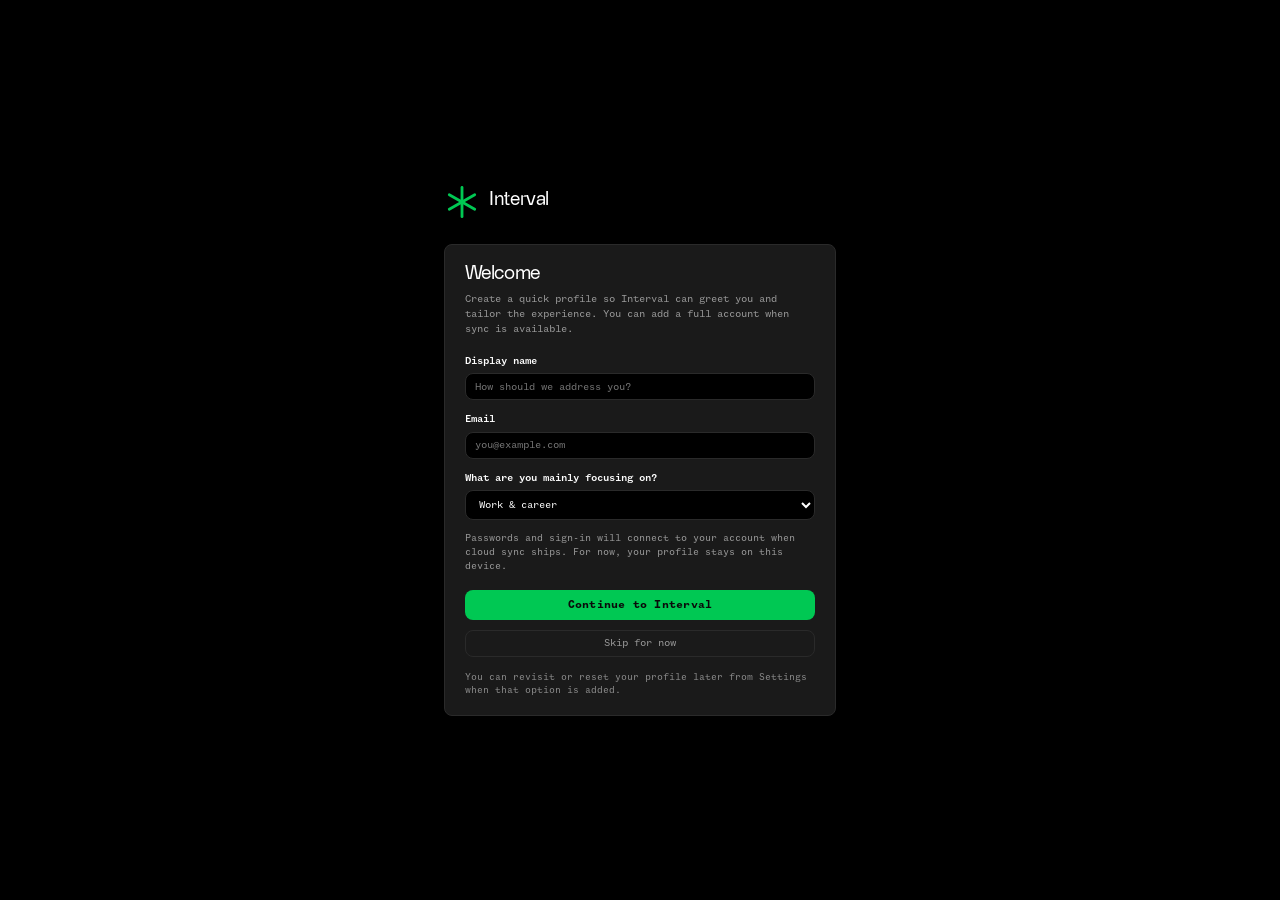
==== calendar.html @ 1fb1943a "Calendar Update" ====
<!DOCTYPE html>
<html lang="en" data-theme="dark">
  <head>
    <meta charset="utf-8" />
    <meta name="viewport" content="width=device-width, initial-scale=1" />
    <title>Interval — Calendar</title>
    <script src="js/onboarding-guard.js"></script>
    <script>
      (function () {
        try {
          if (localStorage.getItem("interval_theme") === "light") {
            document.documentElement.setAttribute("data-theme", "light");
          }
          var ts = localStorage.getItem("interval_text_scale");
          if (ts === "sm" || ts === "lg") {
            document.documentElement.setAttribute("data-text-scale", ts);
          }
          var motion = localStorage.getItem("interval_motion");
          var reduce = false;
          if (motion === "reduce") reduce = true;
          else if (motion === "full") reduce = false;
          else if (window.matchMedia("(prefers-reduced-motion: reduce)").matches) reduce = true;
          if (reduce) document.documentElement.setAttribute("data-reduced-motion", "reduce");
        } catch (e) {}
      })();
    </script>
    <link rel="stylesheet" href="css/live-session.css" />
    <link rel="stylesheet" href="css/calendar.css" />
  </head>
  <body>
    <div class="app">
      <aside class="sidebar" aria-label="Main navigation">
        <a class="sidebar__brand sidebar__brand--link" id="sidebar-brand-link" href="profile.html" aria-label="Profile">
          <svg class="sidebar__logo" viewBox="0 0 32 32" aria-hidden="true" fill="none">
            <line x1="16" y1="3" x2="16" y2="29" stroke="currentColor" stroke-width="2.5" stroke-linecap="round"/>
            <line x1="27.3" y1="9.5" x2="4.7" y2="22.5" stroke="currentColor" stroke-width="2.5" stroke-linecap="round"/>
            <line x1="4.7" y1="9.5" x2="27.3" y2="22.5" stroke="currentColor" stroke-width="2.5" stroke-linecap="round"/>
          </svg>
          <span class="sidebar__title">Interval</span>
        </a>
        <nav class="sidebar__nav">
          <a class="sidebar__link" href="index.html">
            <svg class="sidebar__icon" viewBox="0 0 24 24" fill="none" stroke="currentColor" stroke-width="2">
              <rect x="3" y="3" width="7" height="7" rx="1" />
              <rect x="14" y="3" width="7" height="7" rx="1" />
              <rect x="3" y="14" width="7" height="7" rx="1" />
              <rect x="14" y="14" width="7" height="7" rx="1" />
            </svg>
            Dashboard
          </a>
          <a class="sidebar__link" href="tracker.html">
            <svg class="sidebar__icon" viewBox="0 0 24 24" fill="none" stroke="currentColor" stroke-width="2">
              <circle cx="12" cy="12" r="3" />
              <path d="M12 2v2M12 20v2M2 12h2M20 12h2" />
            </svg>
            Tracker
          </a>
          <a class="sidebar__link sidebar__link--active" href="calendar.html" aria-current="page">
            <svg class="sidebar__icon" viewBox="0 0 24 24" fill="none" stroke="currentColor" stroke-width="2">
              <rect x="3" y="5" width="18" height="16" rx="2" />
              <path d="M8 3v4M16 3v4" />
            </svg>
            Calendar
          </a>
          <a class="sidebar__link" href="guide.html">
            <svg class="sidebar__icon" viewBox="0 0 24 24" fill="none" stroke="currentColor" stroke-width="2">
              <rect x="4" y="4" width="16" height="16" rx="2" />
              <path d="M8 10h8M8 14h5" />
            </svg>
            Guide
          </a>
        </nav>
        <div class="sidebar__footer">
          <div class="sidebar__settings">
            <button
              type="button"
              class="sidebar__link sidebar__settings-trigger"
              id="sidebar-settings-toggle"
              aria-expanded="false"
              aria-controls="sidebar-settings-panel"
            >
              <svg class="sidebar__icon" viewBox="0 0 24 24" fill="none" stroke="currentColor" stroke-width="2">
                <circle cx="12" cy="12" r="3" />
                <path d="M12 2v2M12 20v2M4.2 4.2l1.4 1.4M18.4 18.4l1.4 1.4M2 12h2M20 12h2M4.2 19.8l1.4-1.4M18.4 5.6l1.4-1.4" />
              </svg>
              Settings
            </button>
            <div id="sidebar-settings-panel" class="sidebar__settings-panel" hidden>
              <div class="settings-field">
                <span class="settings-field__label">Appearance</span>
                <div class="theme-switch-row">
                  <span class="theme-switch-row__text" id="theme-mode-label">Dark mode</span>
                  <button
                    type="button"
                    class="theme-switch"
                    id="theme-switch"
                    role="switch"
                    aria-checked="true"
                    aria-labelledby="theme-mode-label"
                  >
                    <span class="theme-switch__knob"></span>
                  </button>
                </div>
              </div>
              <div class="settings-field">
                <label class="settings-field__label" for="setting-text-scale">Text size</label>
                <select class="settings-select" id="setting-text-scale" aria-label="Text size">
                  <option value="sm">Small</option>
                  <option value="md">Default</option>
                  <option value="lg">Large</option>
                </select>
              </div>
              <div class="settings-field">
                <label class="settings-field__label" for="setting-clock">Time</label>
                <select class="settings-select" id="setting-clock" aria-label="Time format">
                  <option value="12">12-hour</option>
                  <option value="24">24-hour</option>
                </select>
              </div>
              <div class="settings-field">
                <label class="settings-field__label" for="setting-week-start">Week starts</label>
                <select class="settings-select" id="setting-week-start" aria-label="First day of week">
                  <option value="monday">Monday</option>
                  <option value="sunday">Sunday</option>
                </select>
              </div>
              <div class="settings-field">
                <label class="settings-field__label" for="setting-motion">Motion</label>
                <select class="settings-select" id="setting-motion" aria-label="Animation preference">
                  <option value="system">Match system</option>
                  <option value="reduce">Reduce motion</option>
                  <option value="full">Full motion</option>
                </select>
              </div>
              <div class="settings-field">
                <span class="settings-field__label">Data</span>
                <button type="button" class="settings-btn" id="setting-export-sessions">
                  Download session backup
                </button>
              </div>
            </div>
          </div>
          <a class="sidebar__link" href="guide.html">
            <svg class="sidebar__icon" viewBox="0 0 24 24" fill="none" stroke="currentColor" stroke-width="2">
              <circle cx="12" cy="12" r="10" />
              <path d="M12 16v-4M12 8h.01" />
            </svg>
            Help Center
          </a>
        </div>
      </aside>

      <div class="main">
        <header class="main__header">
          <h1 class="main__title">Calendar</h1>
          <div class="main__header-spacer"></div>
          <div class="header-meta">
            <span class="pill" id="today-date-pill">Today</span>
          </div>
        </header>

        <div class="cal-grid">

          <!-- Summary Bar -->
          <section class="card cell-cal-summary" aria-labelledby="cal-summary-heading">
            <h2 class="card__title" id="cal-summary-heading">Summary</h2>
            <div class="cal-summary-stats" id="cal-summary-stats">
              <!-- populated by JS -->
            </div>
          </section>

          <!-- Timeline Filter -->
          <section class="card cell-cal-filter" aria-labelledby="cal-filter-heading">
            <h2 class="card__title" id="cal-filter-heading">View</h2>
            <div class="cal-filter-group" role="group" aria-label="Calendar view">
              <button class="cal-filter-btn cal-filter-btn--active" data-view="month">Month</button>
              <button class="cal-filter-btn" data-view="week">Week</button>
              <button class="cal-filter-btn" data-view="day">Day</button>
            </div>
            <div class="cal-nav-row">
              <button class="cal-nav-btn" id="cal-prev" aria-label="Previous period">&#8592;</button>
              <span class="cal-nav-label" id="cal-nav-label"></span>
              <button class="cal-nav-btn" id="cal-next" aria-label="Next period">&#8594;</button>
            </div>
          </section>

          <!-- Session Detail (spans 2 rows) -->
          <section class="card cell-cal-detail" aria-labelledby="cal-detail-heading">
            <h2 class="card__title" id="cal-detail-heading">Session Detail</h2>
            <div id="cal-detail-content">
              <div class="cal-detail-empty">
                <span>Select a session<br>to view details</span>
              </div>
            </div>
          </section>

          <!-- Main Calendar -->
          <section class="card cell-cal-main" aria-labelledby="cal-main-heading">
            <h2 class="card__title" id="cal-main-heading" aria-live="polite"></h2>
            <div id="cal-main-content">
              <!-- populated by JS -->
            </div>
          </section>

        </div>
      </div>
    </div>
    <script src="js/profile.js"></script>
    <script src="js/behavior-tracking.js" defer></script>
    <script src="js/theme.js" defer></script>
    <script src="js/app-settings.js" defer></script>
    <script src="js/sidebar-brand.js" defer></script>
    <script src="js/session-calendar.js" defer></script>
    <script src="js/stability-chart-static.js" defer></script>
    <script src="js/calendar.js" defer></script>
  </body>
</html>
---- css/live-session.css ----
/* Live Session — desktop layout, no utility framework */

@import url("./fonts.css");

:root,
html[data-theme="dark"] {
  --bg: #000000;
  --surface: #1a1a1a;
  --surface-elevated: #222222;
  --border-subtle: #2a2a2a;
  --text: #ffffff;
  --text-muted: #9a9a9a;
  --text-on-deep: #0a0a0a;
  --deep: #00c853;
  --focused: #ffd600;
  --neutral: #ff9100;
  --distracted: #d50000;
  --chart-grid-stroke: #333333;
  --chart-grid-mid: #444444;
  --dist-track-bg: #0d0d0d;
  --sidebar-width: 240px;
  --radius-card: 8px;
  --font-sans: "Rinter", system-ui, sans-serif;
  --font-mono: "Founders Grotesk Mono", ui-monospace, monospace;
  /* Tracker: one body size for labels + values, one for captions */
  --text-scale-multiplier: 1;
  --font-ui: calc(0.8125rem * var(--text-scale-multiplier));
  --font-caption: calc(0.75rem * var(--text-scale-multiplier));
}

html[data-text-scale="sm"] {
  --text-scale-multiplier: 0.92;
}

html[data-text-scale="lg"] {
  --text-scale-multiplier: 1.1;
}

html[data-theme="light"] {
  --bg: #f2f2f2;
  --surface: #ffffff;
  --surface-elevated: #ebebeb;
  --border-subtle: #e0e0e0;
  --text: #141414;
  --text-muted: #616161;
  --text-on-deep: #0a0a0a;
  --deep: #00a344;
  --focused: #c9a000;
  --neutral: #e65100;
  --distracted: #c62828;
  --chart-grid-stroke: #d4d4d4;
  --chart-grid-mid: #b8b8b8;
  --dist-track-bg: #eaeaea;
}

*,
*::before,
*::after {
  box-sizing: border-box;
}

html,
body {
  margin: 0;
  min-height: 100%;
  background: var(--bg);
  color: var(--text);
  font-family: var(--font-mono);
  font-size: 14px;
  font-weight: 400;
  line-height: 1.45;
  -webkit-font-smoothing: antialiased;
}

a {
  color: inherit;
  text-decoration: none;
}

button {
  font-family: inherit;
  cursor: pointer;
}

.app {
  display: flex;
  min-height: 100vh;
}

/* ——— Sidebar ——— */

.sidebar {
  width: var(--sidebar-width);
  flex-shrink: 0;
  background: var(--surface);
  border-right: 1px solid var(--border-subtle);
  display: flex;
  flex-direction: column;
  padding: 1.5rem 1rem 1.25rem;
}

.sidebar__brand {
  display: flex;
  align-items: center;
  gap: 0.65rem;
  padding: 0 0.5rem 1.5rem;
  border-bottom: 1px solid var(--border-subtle);
  margin-bottom: 1rem;
}

a.sidebar__brand--link {
  text-decoration: none;
  color: inherit;
  cursor: pointer;
  border-radius: var(--radius-card);
  transition: background 0.15s ease;
}

a.sidebar__brand--link:hover {
  background: var(--surface-elevated);
}

a.sidebar__brand--link:focus {
  outline: none;
}

a.sidebar__brand--link:focus-visible {
  outline: 2px solid var(--deep);
  outline-offset: 2px;
}

.sidebar__logo {
  width: 28px;
  height: 28px;
  flex-shrink: 0;
  color: var(--deep);
}

.sidebar__title {
  font-family: var(--font-sans);
  font-size: 1.25rem;
  font-weight: 500;
  letter-spacing: -0.02em;
}

.sidebar__nav {
  display: flex;
  flex-direction: column;
  gap: 0.35rem;
  flex: 1;
}

.sidebar__link {
  display: flex;
  align-items: center;
  gap: 0.65rem;
  padding: 0.55rem 0.65rem;
  border-radius: var(--radius-card);
  color: var(--text);
  transition: background 0.15s ease, color 0.15s ease;
}

.sidebar__link:hover {
  background: var(--surface-elevated);
}

.sidebar__link--active {
  background: var(--deep);
  color: var(--text-on-deep);
}

.sidebar__link--active:hover {
  background: var(--deep);
  filter: brightness(1.06);
}

.sidebar__icon {
  width: 18px;
  height: 18px;
  flex-shrink: 0;
  opacity: 0.9;
}

.sidebar__link--active .sidebar__icon {
  color: var(--text-on-deep);
  opacity: 1;
}

.sidebar__footer {
  display: flex;
  flex-direction: column;
  gap: 0.35rem;
  padding-top: 1rem;
  border-top: 1px solid var(--border-subtle);
}

.sidebar__settings {
  display: flex;
  flex-direction: column;
  gap: 0.35rem;
}

.sidebar__settings-trigger {
  width: 100%;
  border: none;
  background: none;
  font: inherit;
  text-align: left;
  cursor: pointer;
}

.sidebar__settings-panel {
  padding: 0.5rem 0.65rem 0.75rem;
  margin: 0 0 0.15rem;
  border-radius: var(--radius-card);
  background: var(--surface-elevated);
  border: 1px solid var(--border-subtle);
  max-height: min(70vh, 22rem);
  overflow-y: auto;
}

.settings-field {
  display: flex;
  flex-direction: column;
  gap: 0.5rem;
}

.settings-field__label {
  font-size: 0.6875rem;
  font-weight: 500;
  letter-spacing: 0.06em;
  text-transform: uppercase;
  color: var(--text-muted);
}

.theme-switch-row {
  display: flex;
  align-items: center;
  justify-content: space-between;
  gap: 0.75rem;
}

.theme-switch-row__text {
  font-size: 0.8125rem;
  color: var(--text);
}

.theme-switch {
  position: relative;
  width: 44px;
  height: 24px;
  flex-shrink: 0;
  border: none;
  border-radius: 999px;
  padding: 0;
  cursor: pointer;
  background: var(--border-subtle);
  transition: background 0.2s ease;
}

.theme-switch[aria-checked="true"] {
  background: var(--deep);
}

.theme-switch:focus-visible {
  outline: 2px solid var(--deep);
  outline-offset: 2px;
}

.theme-switch__knob {
  position: absolute;
  top: 3px;
  left: 3px;
  width: 18px;
  height: 18px;
  border-radius: 50%;
  background: var(--surface);
  box-shadow: 0 1px 3px rgba(0, 0, 0, 0.35);
  transition: transform 0.2s ease;
  pointer-events: none;
}

.theme-switch[aria-checked="true"] .theme-switch__knob {
  transform: translateX(20px);
  background: var(--text-on-deep);
}

html[data-theme="light"] .theme-switch[aria-checked="false"] .theme-switch__knob {
  background: #ffffff;
}

.sidebar__settings-panel .settings-field:not(:first-child) {
  margin-top: 0.65rem;
  padding-top: 0.65rem;
  border-top: 1px solid var(--border-subtle);
}

.settings-select {
  width: 100%;
  max-width: 100%;
  font-family: inherit;
  font-size: 0.8125rem;
  padding: 0.35rem 0.45rem;
  border-radius: var(--radius-card);
  border: 1px solid var(--border-subtle);
  background: var(--surface);
  color: var(--text);
}

.settings-select:focus-visible {
  outline: 2px solid var(--deep);
  outline-offset: 1px;
}

.settings-btn {
  display: block;
  width: 100%;
  margin-top: 0.35rem;
  padding: 0.4rem 0.55rem;
  font-family: inherit;
  font-size: 0.8125rem;
  border-radius: var(--radius-card);
  border: 1px solid var(--border-subtle);
  background: var(--surface);
  color: var(--text);
}

.settings-btn:hover {
  background: var(--surface-elevated);
  border-color: var(--text-muted);
}

.settings-btn:focus-visible {
  outline: 2px solid var(--deep);
  outline-offset: 1px;
}

html[data-reduced-motion="reduce"] *,
html[data-reduced-motion="reduce"] *::before,
html[data-reduced-motion="reduce"] *::after {
  animation-duration: 0.001ms !important;
  animation-iteration-count: 1 !important;
  transition-duration: 0.001ms !important;
  scroll-behavior: auto !important;
}

/* ——— Main ——— */

.main {
  flex: 1;
  min-width: 0;
  display: flex;
  flex-direction: column;
  padding: 1.5rem 1.75rem 1.75rem;
}

.main__header {
  display: flex;
  flex-wrap: wrap;
  align-items: center;
  gap: 1rem 1.5rem;
  margin-bottom: 1.5rem;
}

.main__title {
  font-family: var(--font-sans);
  font-size: clamp(1.75rem, 3vw, 2.25rem);
  font-weight: 500;
  letter-spacing: -0.03em;
  margin: 0;
  line-height: 1.1;
}

.main__header-spacer {
  flex: 1;
  min-width: 0;
}

.header-actions {
  display: flex;
  align-items: center;
  gap: 0.65rem;
}


.btn-primary {
  border: none;
  border-radius: var(--radius-card);
  padding: 0.65rem 1.15rem;
  background: var(--deep);
  color: var(--text-on-deep);
  font-size: var(--font-ui);
  font-weight: 600;
  letter-spacing: 0.02em;
  transition: filter 0.15s ease, transform 0.1s ease;
}

.btn-primary:hover {
  filter: brightness(1.08);
}

.btn-primary:active {
  transform: scale(0.99);
}

.btn-primary--end {
  background: var(--distracted);
}

.header-meta {
  display: flex;
  align-items: center;
  gap: 0.65rem;
  flex-wrap: wrap;
}

.pill {
  display: inline-flex;
  align-items: center;
  gap: 0.5rem;
  padding: 0.45rem 0.85rem;
  background: var(--surface);
  border-radius: 999px;
  font-size: var(--font-ui);
  color: var(--text-muted);
  border: 1px solid var(--border-subtle);
}

.pill__dot {
  width: 8px;
  height: 8px;
  border-radius: 2px;
  background: var(--text-muted);
  flex-shrink: 0;
  transition: background 0.3s ease;
}

.pill__dot--pulse {
  background: var(--deep);
  animation: dot-pulse 2s ease-in-out infinite;
}

@keyframes dot-pulse {
  0%, 100% { opacity: 1; }
  50% { opacity: 0.35; }
}

.pill__time {
  color: var(--text);
  font-variant-numeric: tabular-nums;
}

/* ——— Dashboard grid ——— */

.dashboard-grid {
  display: grid;
  grid-template-columns: minmax(0, 1fr) minmax(0, 1fr) 260px;
  grid-template-rows: minmax(220px, 1fr) minmax(220px, 1fr) auto;
  gap: 1rem;
  flex: 1;
  min-height: 0;
}

.card {
  background: var(--surface);
  border-radius: var(--radius-card);
  border: 1px solid var(--border-subtle);
  padding: 1rem 1.1rem;
  display: flex;
  flex-direction: column;
  min-height: 0;
}

.card__title {
  margin: 0 0 0.75rem;
  padding-bottom: 0.65rem;
  border-bottom: 1px solid var(--border-subtle);
  font-size: var(--font-ui);
  font-weight: 500;
  color: var(--text);
  letter-spacing: 0.04em;
  text-transform: none;
}

.card__title--sr-only {
  position: absolute;
  width: 1px;
  height: 1px;
  padding: 0;
  margin: -1px;
  overflow: hidden;
  clip: rect(0, 0, 0, 0);
  white-space: nowrap;
  border: 0;
}

.card__hint {
  margin: -0.35rem 0 0.65rem;
  font-size: var(--font-caption);
  line-height: 1.4;
  color: var(--text-muted);
}

/* Grid placement */
.cell-stability {
  grid-column: 1 / 3;
  grid-row: 1 / 3;
}

.cell-distraction {
  grid-column: 3;
  grid-row: 1;
}

.cell-session {
  grid-column: 3;
  grid-row: 2;
}

.cell-curve-key {
  grid-column: 1;
  grid-row: 3;
}

.cell-distribution {
  grid-column: 2;
  grid-row: 3;
}

.cell-friction {
  position: relative;
  grid-column: 3;
  grid-row: 3;
}

/* Stability chart */
.stability-chart-wrap {
  flex: 1;
  min-height: 260px;
  position: relative;
}

.stability-chart {
  width: 100%;
  height: 100%;
  display: block;
}

.stability-chart__axis-y {
  fill: var(--text-muted);
  font-size: var(--font-caption);
  font-family: var(--font-mono);
}

.stability-chart__axis-x {
  fill: var(--text-muted);
  font-size: var(--font-caption);
  font-family: var(--font-mono);
}

.stability-chart__grid {
  stroke: var(--chart-grid-stroke);
  stroke-width: 1;
  stroke-dasharray: 4 6;
  fill: none;
}

.stability-chart__grid--mid {
  stroke: var(--chart-grid-mid);
}

.stability-chart__marker-line {
  stroke: var(--distracted);
  stroke-dasharray: 4 4;
  opacity: 0.6;
}

.stability-chart__empty-msg {
  fill: var(--text-muted);
  font-size: var(--font-caption);
  font-family: var(--font-mono);
  letter-spacing: 0.04em;
}

/* Distraction list */
.distraction-list {
  list-style: none;
  margin: 0;
  padding: 0;
  display: flex;
  flex-direction: column;
  gap: 0.85rem;
}

.distraction-list__item {
  display: flex;
  align-items: flex-start;
  gap: 0.65rem;
  font-size: var(--font-ui);
}

.distraction-list__icon {
  width: 22px;
  height: 22px;
  flex-shrink: 0;
  color: var(--distracted);
  margin-top: 0.1rem;
}

.distraction-list__body {
  display: flex;
  flex-direction: column;
  gap: 0.2rem;
  min-width: 0;
}

.distraction-list__label {
  color: var(--text);
  font-weight: 500;
}

.distraction-list__time {
  font-size: var(--font-caption);
  color: var(--text-muted);
  font-variant-numeric: tabular-nums;
}

.distraction-list__empty {
  font-size: var(--font-ui);
  color: var(--text-muted);
  list-style: none;
  margin: 0;
  padding: 0.25rem 0 0;
}

/* Curve key — matches stability chart Y-axis bands */
.curve-key {
  display: flex;
  gap: 0.85rem;
  align-items: stretch;
  flex: 1;
  min-height: 0;
  margin-top: 0.15rem;
}

.curve-key__gradient {
  width: 14px;
  border-radius: 4px;
  flex-shrink: 0;
  border: 1px solid var(--border-subtle);
  background: linear-gradient(
    to bottom,
    var(--deep) 0%,
    var(--focused) 33%,
    var(--neutral) 66%,
    var(--distracted) 100%
  );
}

.curve-key__labels {
  list-style: none;
  margin: 0;
  padding: 0;
  display: flex;
  flex-direction: column;
  justify-content: space-between;
  flex: 1;
  font-size: var(--font-ui);
  color: var(--text);
  line-height: 1.25;
  min-height: 7.5rem;
}

.curve-key__labels li {
  display: flex;
  align-items: center;
  gap: 0.5rem;
}

.curve-key__swatch {
  width: 10px;
  height: 10px;
  border-radius: 2px;
  flex-shrink: 0;
}

.curve-key__swatch--deep {
  background: var(--deep);
}
.curve-key__swatch--focused {
  background: var(--focused);
}
.curve-key__swatch--neutral {
  background: var(--neutral);
}
.curve-key__swatch--distracted {
  background: var(--distracted);
}

/* Session summary */
.summary-lines {
  display: flex;
  flex-direction: column;
  gap: 0.5rem;
  font-size: var(--font-ui);
  font-variant-numeric: tabular-nums;
}

.summary-lines__row {
  display: flex;
  justify-content: space-between;
  gap: 1rem;
}

.summary-lines__label {
  color: var(--text-muted);
}

.summary-lines__value {
  color: var(--text);
}

/* Distribution bars */
.distribution {
  display: flex;
  flex-direction: column;
  gap: 0.65rem;
}

.distribution__row {
  display: grid;
  grid-template-columns: 72px 1fr auto;
  align-items: center;
  gap: 0.65rem;
}

.distribution__label {
  font-size: var(--font-ui);
  color: var(--text-muted);
}

.distribution__track {
  height: 10px;
  background: var(--dist-track-bg);
  border-radius: 999px;
  overflow: hidden;
  border: 1px solid var(--border-subtle);
}

.distribution__fill {
  height: 100%;
  border-radius: 999px;
  min-width: 4px;
  transition: width 0.4s ease;
}

.distribution__fill--deep {
  background: var(--deep);
}
.distribution__fill--focused {
  background: var(--focused);
}
.distribution__fill--neutral {
  background: var(--neutral);
}
.distribution__fill--distracted {
  background: var(--distracted);
}

.distribution__time {
  font-size: var(--font-ui);
  font-variant-numeric: tabular-nums;
  color: var(--text);
  min-width: 3.5rem;
  text-align: right;
}

/* Friction flag */
.btn-friction {
  width: 100%;
  flex: 1;
  min-height: 72px;
  border: none;
  border-radius: var(--radius-card);
  background: var(--distracted);
  color: var(--text);
  font-family: var(--font-mono);
  font-size: var(--font-ui);
  font-weight: 600;
  letter-spacing: 0.04em;
  text-transform: none;
  transition: filter 0.15s ease, transform 0.1s ease;
}

.btn-friction:hover {
  filter: brightness(1.12);
}

.btn-friction:active {
  transform: scale(0.995);
}

.btn-friction:disabled {
  opacity: 0.45;
  cursor: not-allowed;
  filter: none;
  transform: none;
}

.btn-friction:disabled:hover {
  filter: none;
}

/* Friction picker dialog */
.friction-dialog {
  max-width: min(400px, calc(100vw - 2rem));
  padding: 0;
  border: 1px solid var(--border-subtle);
  border-radius: var(--radius-card);
  background: var(--surface);
  color: var(--text);
  box-shadow: 0 16px 48px rgba(0, 0, 0, 0.35);
}

.friction-dialog::backdrop {
  background: rgba(0, 0, 0, 0.55);
  backdrop-filter: blur(2px);
}

.friction-dialog__inner {
  padding: 1.1rem 1.15rem 1rem;
}

.friction-dialog__title {
  margin: 0 0 0.35rem;
  font-size: var(--font-ui);
  font-weight: 600;
  letter-spacing: 0.02em;
}

.friction-dialog__hint {
  margin: 0 0 1rem;
  font-size: var(--font-caption);
  line-height: 1.4;
  color: var(--text-muted);
}

.friction-dialog__options {
  display: flex;
  flex-direction: column;
  gap: 0.5rem;
}

.friction-option {
  display: flex;
  align-items: center;
  gap: 0.75rem;
  width: 100%;
  padding: 0.65rem 0.75rem;
  border: 1px solid var(--border-subtle);
  border-radius: 10px;
  background: var(--surface-elevated, var(--surface));
  color: var(--text);
  font-family: inherit;
  font-size: var(--font-ui);
  text-align: left;
  cursor: pointer;
  transition: border-color 0.15s ease, background 0.15s ease;
}

.friction-option:hover {
  border-color: var(--distracted);
  background: color-mix(in srgb, var(--distracted) 12%, var(--surface));
}

.friction-option__icon {
  display: flex;
  width: 36px;
  height: 36px;
  flex-shrink: 0;
  align-items: center;
  justify-content: center;
  border-radius: 8px;
  background: color-mix(in srgb, var(--distracted) 18%, transparent);
  color: var(--distracted);
}

.friction-option__icon svg {
  width: 22px;
  height: 22px;
}

.friction-option__label {
  flex: 1;
  line-height: 1.3;
}

.friction-dialog__cancel {
  margin-top: 0.85rem;
  width: 100%;
  padding: 0.55rem 0.75rem;
  border: 1px solid var(--border-subtle);
  border-radius: 10px;
  background: transparent;
  color: var(--text-muted);
  font-family: var(--font-mono);
  font-size: var(--font-caption);
  cursor: pointer;
  transition: color 0.15s ease, border-color 0.15s ease;
}

.friction-dialog__cancel:hover {
  color: var(--text);
  border-color: var(--text-muted);
}

@media (max-width: 1100px) {
  .dashboard-grid {
    grid-template-columns: 1fr 1fr;
    grid-template-rows: auto;
  }

  .cell-stability {
    grid-column: 1 / -1;
    grid-row: auto;
    min-height: 320px;
  }

  .cell-distraction {
    grid-column: 1;
    grid-row: auto;
  }

  .cell-session {
    grid-column: 2;
    grid-row: auto;
  }

  .cell-curve-key {
    grid-column: 1;
    grid-row: auto;
  }

  .cell-distribution {
    grid-column: 2;
    grid-row: auto;
  }

  .cell-friction {
    grid-column: 1 / -1;
  }
}
---- css/calendar.css ----
/* Calendar page — specific styles only; shared tokens live in live-session.css */

/* ——— Page grid ——— */

.cal-grid {
  display: grid;
  grid-template-columns: minmax(0, 2fr) minmax(0, 1fr) 260px;
  grid-template-rows: auto minmax(0, 1fr);
  gap: 1rem;
  flex: 1;
  min-height: 0;
}

.cell-cal-summary {
  grid-column: 1;
  grid-row: 1;
  display: flex;
  flex-direction: column;
}

.cell-cal-filter {
  grid-column: 2;
  grid-row: 1;
  display: flex;
  flex-direction: column;
}

.cell-cal-detail {
  grid-column: 3;
  grid-row: 1 / 3;
  display: flex;
  flex-direction: column;
}

.cell-cal-main {
  grid-column: 1 / 3;
  grid-row: 2;
  display: flex;
  flex-direction: column;
  overflow: hidden;
}

/* The card__title in the main cell is used for the hidden heading only */
.cell-cal-main .card__title {
  display: none;
}

#cal-detail-content {
  flex: 1;
  min-height: 0;
  overflow-y: auto;
}

#cal-main-content {
  flex: 1;
  min-height: 0;
  overflow: hidden;
  display: flex;
  flex-direction: column;
}

/* ——— Summary bar ——— */

.cal-summary-stats {
  display: flex;
  gap: 2rem;
  align-items: flex-start;
  flex: 1;
}

.cal-stat {
  display: flex;
  flex-direction: column;
  gap: 3px;
}

.cal-stat__value {
  font-size: 1.375rem;
  font-weight: 500;
  color: var(--text);
  font-variant-numeric: tabular-nums;
  letter-spacing: -0.03em;
  line-height: 1.1;
}

.cal-stat__label {
  font-size: 0.6375rem;
  color: var(--text-muted);
  letter-spacing: 0.07em;
  text-transform: uppercase;
}

.cal-summary__empty {
  color: var(--text-muted);
  font-size: 0.8125rem;
  margin: auto 0;
}

/* ——— Filter + nav ——— */

.cal-filter-group {
  display: flex;
  gap: 4px;
  margin-bottom: 0.75rem;
}

.cal-filter-btn {
  flex: 1;
  border: 1px solid var(--border-subtle);
  background: none;
  color: var(--text-muted);
  padding: 0.38rem 0;
  border-radius: 6px;
  font-size: 0.75rem;
  font-family: inherit;
  letter-spacing: 0.04em;
  transition: background 0.12s ease, color 0.12s ease, border-color 0.12s ease;
}

.cal-filter-btn:hover {
  background: var(--surface-elevated);
  color: var(--text);
}

.cal-filter-btn--active {
  background: var(--deep);
  color: var(--text-on-deep);
  border-color: var(--deep);
  font-weight: 500;
}

.cal-nav-row {
  display: flex;
  align-items: center;
  gap: 0.5rem;
  margin-top: auto;
}

.cal-nav-btn {
  width: 26px;
  height: 26px;
  border: 1px solid var(--border-subtle);
  background: none;
  color: var(--text);
  border-radius: 6px;
  font-size: 0.875rem;
  display: inline-flex;
  align-items: center;
  justify-content: center;
  transition: background 0.12s ease;
  flex-shrink: 0;
}

.cal-nav-btn:hover {
  background: var(--surface-elevated);
}

.cal-nav-label {
  font-size: 0.75rem;
  color: var(--text);
  font-variant-numeric: tabular-nums;
  text-align: center;
  flex: 1;
  letter-spacing: 0.02em;
}

/* ——— Month view ——— */

.cal-month {
  display: flex;
  flex-direction: column;
  height: 100%;
  gap: 3px;
}

.cal-month__weekdays {
  display: grid;
  grid-template-columns: repeat(7, 1fr);
  gap: 3px;
  flex-shrink: 0;
  margin-bottom: 2px;
}

.cal-month__weekday {
  text-align: center;
  font-size: 0.625rem;
  color: var(--text-muted);
  padding: 4px 0;
  letter-spacing: 0.09em;
  text-transform: uppercase;
}

.cal-month__grid {
  display: grid;
  grid-template-columns: repeat(7, 1fr);
  gap: 3px;
  flex: 1;
  min-height: 0;
}

.cal-day {
  border-radius: 6px;
  border: 1px solid var(--border-subtle);
  padding: 6px 7px 5px;
  display: flex;
  flex-direction: column;
  cursor: pointer;
  transition: border-color 0.12s ease;
  min-height: 0;
  overflow: hidden;
  position: relative;
  user-select: none;
}

.cal-day:hover {
  border-color: var(--text-muted) !important;
}

.cal-day--other {
  opacity: 0.28;
  cursor: default;
  pointer-events: none;
}

.cal-day--today .cal-day__num {
  color: var(--deep);
  font-weight: 600;
}

.cal-day--selected {
  box-shadow: 0 0 0 2px var(--text-muted);
}

.cal-day--selected.cal-day--has-session {
  box-shadow: 0 0 0 2px var(--deep);
}

.cal-day__num {
  font-size: 0.6875rem;
  color: var(--text-muted);
  font-variant-numeric: tabular-nums;
  line-height: 1;
  margin-bottom: auto;
}

.cal-day--has-session .cal-day__num {
  color: var(--text);
}

.cal-day__session-bar {
  height: 3px;
  border-radius: 2px;
  width: 100%;
  margin-top: 4px;
  flex-shrink: 0;
}

.cal-day__time {
  font-size: 0.5625rem;
  color: var(--text-muted);
  margin-top: 3px;
  font-variant-numeric: tabular-nums;
  letter-spacing: 0.02em;
}

/* ——— Week view ——— */

.cal-week {
  display: grid;
  grid-template-columns: repeat(7, 1fr);
  gap: 6px;
  height: 100%;
}

.cal-week__col {
  border-radius: 6px;
  border: 1px solid var(--border-subtle);
  padding: 10px 8px;
  display: flex;
  flex-direction: column;
  gap: 8px;
  cursor: pointer;
  transition: border-color 0.12s ease;
  min-height: 0;
  overflow: hidden;
}

.cal-week__col:hover {
  border-color: var(--text-muted);
}

.cal-week__col--selected {
  box-shadow: 0 0 0 2px var(--deep);
}

.cal-week__col--today .cal-week__day-num {
  color: var(--deep);
}

.cal-week__day-label {
  display: flex;
  flex-direction: column;
  align-items: center;
  gap: 3px;
  padding-bottom: 8px;
  border-bottom: 1px solid var(--border-subtle);
  flex-shrink: 0;
}

.cal-week__day-name {
  font-size: 0.5625rem;
  color: var(--text-muted);
  letter-spacing: 0.09em;
  text-transform: uppercase;
}

.cal-week__day-num {
  font-size: 1.125rem;
  color: var(--text);
  font-variant-numeric: tabular-nums;
  line-height: 1;
  font-weight: 500;
}

.cal-week__session {
  flex: 1;
  border-radius: 6px;
  border: 1px solid transparent;
  padding: 8px;
  display: flex;
  flex-direction: column;
  gap: 6px;
  cursor: pointer;
  min-height: 0;
}

.cal-week__session-bar {
  height: 3px;
  border-radius: 2px;
  width: 100%;
  flex-shrink: 0;
}

.cal-week__session-info {
  display: flex;
  flex-direction: column;
  gap: 2px;
}

.cal-week__session-score {
  font-size: 1.25rem;
  font-weight: 500;
  font-variant-numeric: tabular-nums;
  letter-spacing: -0.03em;
  line-height: 1.1;
}

.cal-week__session-label {
  font-size: 0.625rem;
  color: var(--text-muted);
  letter-spacing: 0.06em;
  text-transform: uppercase;
}

.cal-week__session-dur {
  font-size: 0.75rem;
  color: var(--text-muted);
  margin-top: 2px;
  font-variant-numeric: tabular-nums;
}

.cal-week__empty {
  flex: 1;
  display: flex;
  align-items: center;
  justify-content: center;
  color: var(--text-muted);
  font-size: 0.8125rem;
  opacity: 0.3;
  user-select: none;
}

/* ——— Day / timeline view ——— */

.cal-day-view {
  display: flex;
  flex-direction: column;
  height: 100%;
  gap: 0.75rem;
}

.cal-day-view__header {
  display: flex;
  align-items: center;
  gap: 0.75rem;
  flex-shrink: 0;
}

.cal-day-view__date-label {
  font-size: 0.9375rem;
  font-weight: 500;
  color: var(--text);
}

.cal-day-view__today-badge {
  font-size: 0.625rem;
  color: var(--deep);
  border: 1px solid rgba(0, 200, 83, 0.4);
  padding: 2px 8px;
  border-radius: 999px;
  letter-spacing: 0.06em;
  text-transform: uppercase;
}

.cal-timeline {
  position: relative;
  flex: 1;
  min-height: 0;
  overflow: hidden;
}

.cal-timeline__hour {
  position: absolute;
  left: 0;
  right: 0;
  display: flex;
  align-items: center;
  gap: 8px;
  pointer-events: none;
}

.cal-timeline__hour-label {
  font-size: 0.5625rem;
  color: var(--text-muted);
  min-width: 34px;
  font-variant-numeric: tabular-nums;
  text-align: right;
  flex-shrink: 0;
  letter-spacing: 0.02em;
}

.cal-timeline__hour-line {
  flex: 1;
  height: 1px;
  background: var(--border-subtle);
}

.cal-timeline__session {
  position: absolute;
  left: 42px;
  right: 0;
  border-radius: 6px;
  padding: 8px 12px;
  cursor: pointer;
}

.cal-timeline__session-label {
  font-size: 0.8125rem;
  font-weight: 500;
  display: block;
}

.cal-timeline__session-time {
  font-size: 0.6875rem;
  color: var(--text-muted);
  margin-top: 2px;
  display: block;
  font-variant-numeric: tabular-nums;
}

.cal-day-view__empty {
  flex: 1;
  display: flex;
  align-items: center;
  justify-content: center;
  color: var(--text-muted);
  font-size: 0.8125rem;
  opacity: 0.6;
}

/* ——— Session detail panel ——— */

.cal-detail-empty {
  height: 100%;
  display: flex;
  align-items: center;
  justify-content: center;
  text-align: center;
  color: var(--text-muted);
  font-size: 0.8125rem;
  line-height: 1.7;
  opacity: 0.65;
}

.cal-detail {
  display: flex;
  flex-direction: column;
  gap: 1rem;
}

.cal-detail__date {
  font-size: 0.6875rem;
  color: var(--text-muted);
  letter-spacing: 0.04em;
}

.cal-detail__score-row {
  display: flex;
  align-items: baseline;
  gap: 0.5rem;
  padding: 0.75rem 0;
  border-top: 1px solid var(--border-subtle);
  border-bottom: 1px solid var(--border-subtle);
}

.cal-detail__score {
  font-size: 2.25rem;
  font-weight: 500;
  font-variant-numeric: tabular-nums;
  letter-spacing: -0.04em;
  line-height: 1;
}

.cal-detail__score-max {
  font-size: 0.8125rem;
  color: var(--text-muted);
  margin-right: 0.35rem;
}

.cal-detail__score-label {
  font-size: 0.875rem;
}

.cal-detail__stats {
  display: flex;
  flex-direction: column;
  gap: 0.45rem;
}

.cal-detail__stat-row {
  display: flex;
  justify-content: space-between;
  font-size: 0.8125rem;
  gap: 0.5rem;
}

.cal-detail__stat-label {
  color: var(--text-muted);
}

.cal-detail__stat-value {
  color: var(--text);
  font-variant-numeric: tabular-nums;
}

.cal-detail__dist {
  display: flex;
  flex-direction: column;
  gap: 0.5rem;
}

.cal-detail__dist-title {
  font-size: 0.6375rem;
  color: var(--text-muted);
  letter-spacing: 0.07em;
  text-transform: uppercase;
  margin-bottom: 0.15rem;
}

.cal-detail__dist-row {
  display: grid;
  grid-template-columns: 68px 1fr;
  align-items: center;
  gap: 0.5rem;
  font-size: 0.75rem;
}

.cal-detail__dist-label {
  color: var(--text-muted);
}

.cal-detail__dist-track {
  height: 6px;
  background: var(--dist-track-bg);
  border-radius: 999px;
  overflow: hidden;
  border: 1px solid var(--border-subtle);
}

.cal-detail__dist-fill {
  height: 100%;
  border-radius: 999px;
  min-width: 2px;
  transition: width 0.35s ease;
}

.cal-detail__chart-block {
  display: flex;
  flex-direction: column;
  gap: 0.35rem;
}

.cal-detail__chart-block .cal-detail__dist-title {
  margin-bottom: 0;
}

.cal-detail__chart-note {
  font-size: 0.7rem;
  color: var(--text-muted);
  line-height: 1.45;
  margin: 0;
}

.cal-stability-chart-wrap {
  width: 100%;
  border-radius: var(--radius-card);
  border: 1px solid var(--border-subtle);
  background: var(--bg);
  overflow: hidden;
}

.cal-stability-chart {
  width: 100%;
  height: auto;
  display: block;
  vertical-align: middle;
}

.cal-detail--empty-day .cal-detail__date {
  margin-bottom: 0.35rem;
}

.cal-detail__no-session {
  margin: 0;
  font-size: 0.8125rem;
  color: var(--text-muted);
}

/* ——— Responsive ——— */

@media (max-width: 1100px) {
  .cal-grid {
    grid-template-columns: 1fr 260px;
    grid-template-rows: auto auto minmax(0, 1fr);
  }

  .cell-cal-summary {
    grid-column: 1;
    grid-row: 1;
  }

  .cell-cal-filter {
    grid-column: 1;
    grid-row: 2;
  }

  .cell-cal-detail {
    grid-column: 2;
    grid-row: 1 / 4;
  }

  .cell-cal-main {
    grid-column: 1;
    grid-row: 3;
  }
}
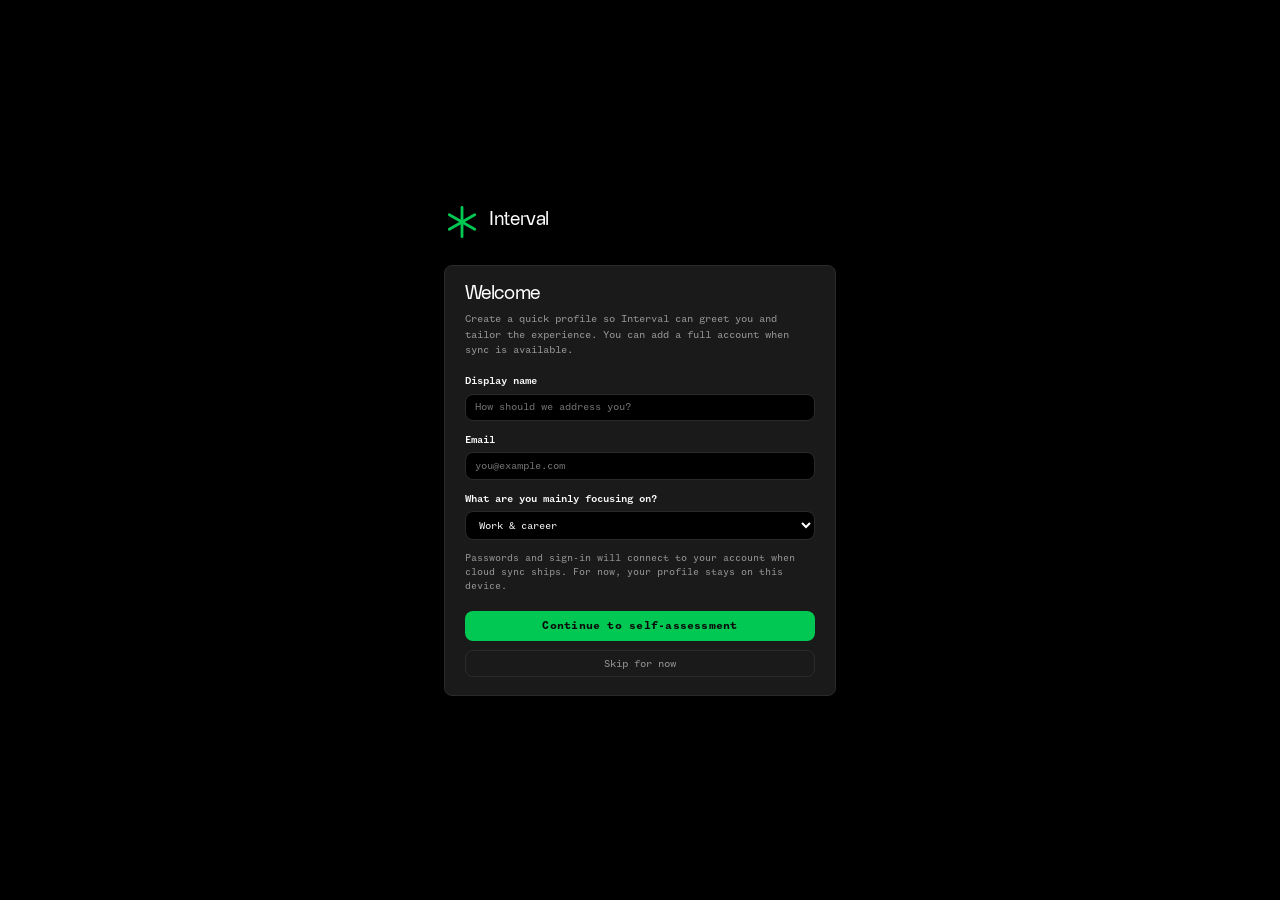
==== commit afe2be5a: "Changes" ====
--- a/calendar.html
+++ b/calendar.html
@@ -8,8 +8,9 @@
     <script>
       (function () {
         try {
-          if (localStorage.getItem("interval_theme") === "light") {
-            document.documentElement.setAttribute("data-theme", "light");
+          var t = localStorage.getItem("interval_theme");
+          if (t === "light" || t === "amber") {
+            document.documentElement.setAttribute("data-theme", t);
           }
           var ts = localStorage.getItem("interval_text_scale");
           if (ts === "sm" || ts === "lg") {
@@ -71,75 +72,13 @@
           </a>
         </nav>
         <div class="sidebar__footer">
-          <div class="sidebar__settings">
-            <button
-              type="button"
-              class="sidebar__link sidebar__settings-trigger"
-              id="sidebar-settings-toggle"
-              aria-expanded="false"
-              aria-controls="sidebar-settings-panel"
-            >
-              <svg class="sidebar__icon" viewBox="0 0 24 24" fill="none" stroke="currentColor" stroke-width="2">
-                <circle cx="12" cy="12" r="3" />
-                <path d="M12 2v2M12 20v2M4.2 4.2l1.4 1.4M18.4 18.4l1.4 1.4M2 12h2M20 12h2M4.2 19.8l1.4-1.4M18.4 5.6l1.4-1.4" />
-              </svg>
-              Settings
-            </button>
-            <div id="sidebar-settings-panel" class="sidebar__settings-panel" hidden>
-              <div class="settings-field">
-                <span class="settings-field__label">Appearance</span>
-                <div class="theme-switch-row">
-                  <span class="theme-switch-row__text" id="theme-mode-label">Dark mode</span>
-                  <button
-                    type="button"
-                    class="theme-switch"
-                    id="theme-switch"
-                    role="switch"
-                    aria-checked="true"
-                    aria-labelledby="theme-mode-label"
-                  >
-                    <span class="theme-switch__knob"></span>
-                  </button>
-                </div>
-              </div>
-              <div class="settings-field">
-                <label class="settings-field__label" for="setting-text-scale">Text size</label>
-                <select class="settings-select" id="setting-text-scale" aria-label="Text size">
-                  <option value="sm">Small</option>
-                  <option value="md">Default</option>
-                  <option value="lg">Large</option>
-                </select>
-              </div>
-              <div class="settings-field">
-                <label class="settings-field__label" for="setting-clock">Time</label>
-                <select class="settings-select" id="setting-clock" aria-label="Time format">
-                  <option value="12">12-hour</option>
-                  <option value="24">24-hour</option>
-                </select>
-              </div>
-              <div class="settings-field">
-                <label class="settings-field__label" for="setting-week-start">Week starts</label>
-                <select class="settings-select" id="setting-week-start" aria-label="First day of week">
-                  <option value="monday">Monday</option>
-                  <option value="sunday">Sunday</option>
-                </select>
-              </div>
-              <div class="settings-field">
-                <label class="settings-field__label" for="setting-motion">Motion</label>
-                <select class="settings-select" id="setting-motion" aria-label="Animation preference">
-                  <option value="system">Match system</option>
-                  <option value="reduce">Reduce motion</option>
-                  <option value="full">Full motion</option>
-                </select>
-              </div>
-              <div class="settings-field">
-                <span class="settings-field__label">Data</span>
-                <button type="button" class="settings-btn" id="setting-export-sessions">
-                  Download session backup
-                </button>
-              </div>
-            </div>
-          </div>
+          <a class="sidebar__link" href="settings.html">
+            <svg class="sidebar__icon" viewBox="0 0 24 24" fill="none" stroke="currentColor" stroke-width="2">
+              <circle cx="12" cy="12" r="3" />
+              <path d="M12 2v2M12 20v2M4.2 4.2l1.4 1.4M18.4 18.4l1.4 1.4M2 12h2M20 12h2M4.2 19.8l1.4-1.4M18.4 5.6l1.4-1.4" />
+            </svg>
+            Settings
+          </a>
           <a class="sidebar__link" href="guide.html">
             <svg class="sidebar__icon" viewBox="0 0 24 24" fill="none" stroke="currentColor" stroke-width="2">
               <circle cx="12" cy="12" r="10" />
@@ -205,6 +144,29 @@
         </div>
       </div>
     </div>
+
+    <dialog id="cal-curve-expand-dialog" class="cal-curve-dialog" aria-labelledby="cal-curve-expand-title">
+      <div class="cal-curve-dialog__inner">
+        <div class="cal-curve-dialog__head">
+          <h3 class="cal-curve-dialog__title" id="cal-curve-expand-title">Stability curve</h3>
+          <button type="button" class="cal-curve-dialog__close" id="cal-curve-expand-close" aria-label="Close expanded chart">
+            <svg width="20" height="20" viewBox="0 0 24 24" fill="none" stroke="currentColor" stroke-width="2" aria-hidden="true">
+              <path d="M18 6L6 18M6 6l12 12" />
+            </svg>
+          </button>
+        </div>
+        <div class="cal-curve-dialog__chart-wrap">
+          <svg
+            id="cal-stability-chart-expanded"
+            class="cal-stability-chart cal-stability-chart--expanded"
+            viewBox="0 0 600 280"
+            role="img"
+            aria-label="Stability curve, large view"
+          ></svg>
+        </div>
+      </div>
+    </dialog>
+
     <script src="js/profile.js"></script>
     <script src="js/behavior-tracking.js" defer></script>
     <script src="js/theme.js" defer></script>
--- a/css/live-session.css
+++ b/css/live-session.css
@@ -53,6 +53,31 @@
   --dist-track-bg: #eaeaea;
 }
 
+/* Amber — warm dark mode that eliminates blue-spectrum light */
+html[data-theme="amber"] {
+  --bg: #120d00;
+  --surface: #1d1500;
+  --surface-elevated: #271c00;
+  --border-subtle: #382800;
+  --text: #f0d070;
+  --text-muted: #7a6230;
+  --text-on-deep: #0a0800;
+  --deep: #00b84a;
+  --focused: #d49200;
+  --neutral: #c05600;
+  --distracted: #b52000;
+  --chart-grid-stroke: #2a1e00;
+  --chart-grid-mid: #3c2c00;
+  --dist-track-bg: #0e0900;
+  --sidebar-width: 240px;
+  --radius-card: 8px;
+  --font-sans: "Rinter", system-ui, sans-serif;
+  --font-mono: "Founders Grotesk Mono", ui-monospace, monospace;
+  --text-scale-multiplier: 1;
+  --font-ui: calc(0.8125rem * var(--text-scale-multiplier));
+  --font-caption: calc(0.75rem * var(--text-scale-multiplier));
+}
+
 *,
 *::before,
 *::after {
@@ -407,6 +432,56 @@
   background: var(--distracted);
 }
 
+.btn-secondary {
+  border: 1px solid var(--border-subtle);
+  border-radius: var(--radius-card);
+  padding: 0.65rem 1.15rem;
+  background: transparent;
+  color: var(--text-muted);
+  font-size: var(--font-ui);
+  font-weight: 500;
+  letter-spacing: 0.02em;
+  transition: border-color 0.15s ease, color 0.15s ease, background 0.15s ease;
+}
+
+.btn-secondary:hover {
+  border-color: var(--text-muted);
+  color: var(--text);
+}
+
+.btn-secondary:active {
+  transform: scale(0.99);
+}
+
+.btn-secondary:disabled {
+  opacity: 0.45;
+  cursor: not-allowed;
+}
+
+.btn-secondary--active {
+  border-color: var(--deep);
+  color: var(--deep);
+}
+
+.btn-secondary--active:hover {
+  border-color: var(--deep);
+  color: var(--deep);
+  background: color-mix(in srgb, var(--deep) 8%, transparent);
+}
+
+/* HR BPM pill (appears in header-meta when device is connected) */
+.hr-bpm-pill {
+  color: var(--deep);
+  border-color: var(--deep);
+}
+
+.hr-ecg-icon {
+  width: 18px;
+  height: 18px;
+  flex-shrink: 0;
+  stroke: var(--deep);
+}
+
 .header-meta {
   display: flex;
   align-items: center;
@@ -548,8 +623,10 @@
 
 .stability-chart__axis-y {
   fill: var(--text-muted);
-  font-size: var(--font-caption);
   font-family: var(--font-mono);
+  letter-spacing: 0.07em;
+  /* font-size is set as an SVG attribute (8.5 user units) so it scales
+     proportionally with the viewBox rather than staying fixed in CSS px */
 }
 
 .stability-chart__axis-x {
@@ -914,6 +991,185 @@
   border-color: var(--text-muted);
 }
 
+/* Friction dialog: step 2 — duration refinement */
+.friction-dialog__back {
+  display: inline-flex;
+  align-items: center;
+  gap: 0.3rem;
+  margin: 0 0 0.85rem;
+  padding: 0;
+  border: none;
+  background: transparent;
+  color: var(--text-muted);
+  font-family: var(--font-mono);
+  font-size: var(--font-caption);
+  cursor: pointer;
+  transition: color 0.15s ease;
+}
+
+.friction-dialog__back:hover {
+  color: var(--text);
+}
+
+.friction-dialog__duration-options {
+  display: flex;
+  flex-direction: column;
+  gap: 0.45rem;
+}
+
+.friction-duration-btn {
+  display: flex;
+  flex-direction: column;
+  gap: 0.1rem;
+  width: 100%;
+  padding: 0.65rem 0.8rem;
+  border: 1px solid var(--border-subtle);
+  border-radius: 10px;
+  background: var(--surface-elevated, var(--surface));
+  color: var(--text);
+  font-family: var(--font-mono);
+  text-align: left;
+  cursor: pointer;
+  transition: border-color 0.15s ease, background 0.15s ease;
+}
+
+.friction-duration-btn:hover {
+  border-color: var(--neutral);
+  background: color-mix(in srgb, var(--neutral) 10%, var(--surface));
+}
+
+.friction-duration-btn__label {
+  font-size: var(--font-ui);
+  font-weight: 500;
+  color: var(--text);
+}
+
+.friction-duration-btn__sub {
+  font-size: var(--font-caption);
+  color: var(--text-muted);
+}
+
+/* Session summary modal */
+.session-summary-dialog {
+  max-width: min(460px, calc(100vw - 2rem));
+  padding: 0;
+  border: 1px solid var(--border-subtle);
+  border-radius: var(--radius-card);
+  background: var(--surface);
+  color: var(--text);
+  box-shadow: 0 20px 60px rgba(0, 0, 0, 0.45);
+}
+
+.session-summary-dialog::backdrop {
+  background: rgba(0, 0, 0, 0.62);
+  backdrop-filter: blur(3px);
+}
+
+.session-summary__inner {
+  padding: 1.5rem 1.4rem 1.35rem;
+  display: flex;
+  flex-direction: column;
+  gap: 1.15rem;
+}
+
+.session-summary__date {
+  margin: 0;
+  font-size: var(--font-caption);
+  color: var(--text-muted);
+  letter-spacing: 0.05em;
+}
+
+.session-summary__heading {
+  margin: -0.4rem 0 0;
+  font-size: 1.1rem;
+  font-weight: 600;
+  letter-spacing: 0.01em;
+}
+
+.session-summary__scores {
+  display: flex;
+  align-items: stretch;
+  border: 1px solid var(--border-subtle);
+  border-radius: var(--radius-card);
+  overflow: hidden;
+}
+
+.session-summary__score-block {
+  flex: 1;
+  display: flex;
+  flex-direction: column;
+  align-items: center;
+  gap: 0.28rem;
+  padding: 0.9rem 0.5rem 0.8rem;
+}
+
+.session-summary__score-divider {
+  width: 1px;
+  background: var(--border-subtle);
+  flex-shrink: 0;
+}
+
+.session-summary__score-value {
+  font-size: 1.25rem;
+  font-weight: 600;
+  font-variant-numeric: tabular-nums;
+  letter-spacing: -0.01em;
+  transition: color 0.2s ease;
+}
+
+.session-summary__score-label {
+  font-size: var(--font-caption);
+  color: var(--text-muted);
+  letter-spacing: 0.04em;
+  text-align: center;
+}
+
+/* Distribution bars inside the summary modal */
+.session-summary__dist-wrap {
+  display: flex;
+  flex-direction: column;
+  gap: 0.6rem;
+}
+
+.summary-dist__row {
+  display: grid;
+  grid-template-columns: 72px 1fr auto;
+  align-items: center;
+  gap: 0.65rem;
+}
+
+.summary-dist__label {
+  font-size: var(--font-ui);
+  color: var(--text-muted);
+}
+
+.summary-dist__track {
+  height: 8px;
+  background: var(--dist-track-bg);
+  border-radius: 999px;
+  overflow: hidden;
+  border: 1px solid var(--border-subtle);
+}
+
+.summary-dist__fill {
+  height: 100%;
+  border-radius: 999px;
+  min-width: 4px;
+}
+
+.summary-dist__time {
+  font-size: var(--font-ui);
+  font-variant-numeric: tabular-nums;
+  color: var(--text);
+  min-width: 3rem;
+  text-align: right;
+}
+
+.session-summary__done {
+  width: 100%;
+  margin-top: 0.15rem;
+}
+
 @media (max-width: 1100px) {
   .dashboard-grid {
     grid-template-columns: 1fr 1fr;
--- a/css/calendar.css
+++ b/css/calendar.css
@@ -600,8 +600,42 @@
   gap: 0.35rem;
 }
 
-.cal-detail__chart-block .cal-detail__dist-title {
+.cal-detail__chart-head {
+  display: flex;
+  align-items: center;
+  justify-content: space-between;
+  gap: 0.5rem;
+  flex-wrap: wrap;
+}
+
+.cal-detail__chart-head .cal-detail__dist-title {
   margin-bottom: 0;
+}
+
+.cal-curve-expand-btn {
+  flex-shrink: 0;
+  font-size: 0.6375rem;
+  font-weight: 500;
+  letter-spacing: 0.06em;
+  text-transform: uppercase;
+  padding: 0.3rem 0.55rem;
+  border: 1px solid var(--border-subtle);
+  border-radius: var(--radius-card);
+  background: var(--surface-elevated);
+  color: var(--text);
+  font-family: inherit;
+  cursor: pointer;
+  transition: border-color 0.12s ease, background 0.12s ease;
+}
+
+.cal-curve-expand-btn:hover {
+  border-color: var(--text-muted);
+  background: var(--surface);
+}
+
+.cal-curve-expand-btn:focus-visible {
+  outline: 2px solid var(--deep);
+  outline-offset: 2px;
 }
 
 .cal-detail__chart-note {
@@ -636,6 +670,92 @@
   color: var(--text-muted);
 }
 
+/* Expanded stability curve (modal) */
+.cal-curve-dialog {
+  max-width: min(920px, calc(100vw - 1.5rem));
+  width: 100%;
+  padding: 0;
+  border: 1px solid var(--border-subtle);
+  border-radius: var(--radius-card);
+  background: var(--surface);
+  color: var(--text);
+  box-shadow: 0 16px 48px rgba(0, 0, 0, 0.35);
+}
+
+.cal-curve-dialog::backdrop {
+  background: rgba(0, 0, 0, 0.55);
+  backdrop-filter: blur(2px);
+}
+
+.cal-curve-dialog__inner {
+  padding: 1rem 1rem 1.1rem;
+}
+
+.cal-curve-dialog__head {
+  display: flex;
+  justify-content: space-between;
+  align-items: flex-start;
+  gap: 0.75rem;
+  margin-bottom: 0.65rem;
+}
+
+.cal-curve-dialog__title {
+  margin: 0;
+  font-size: var(--font-ui);
+  font-weight: 600;
+  letter-spacing: 0.02em;
+}
+
+.cal-curve-dialog__close {
+  display: flex;
+  align-items: center;
+  justify-content: center;
+  width: 2rem;
+  height: 2rem;
+  flex-shrink: 0;
+  margin: -0.2rem -0.2rem 0 0;
+  padding: 0;
+  border: none;
+  border-radius: var(--radius-card);
+  background: transparent;
+  color: var(--text-muted);
+  cursor: pointer;
+  transition: color 0.12s ease, background 0.12s ease;
+}
+
+.cal-curve-dialog__close:hover {
+  color: var(--text);
+  background: var(--surface-elevated);
+}
+
+.cal-curve-dialog__close:focus-visible {
+  outline: 2px solid var(--deep);
+  outline-offset: 2px;
+}
+
+.cal-curve-dialog__chart-wrap {
+  border: 1px solid var(--border-subtle);
+  border-radius: var(--radius-card);
+  background: var(--bg);
+  overflow: auto;
+  padding: 0.65rem 0.5rem;
+  max-height: min(58vh, 520px);
+}
+
+.cal-stability-chart--expanded {
+  width: 100%;
+  min-width: 560px;
+  height: auto;
+  display: block;
+  vertical-align: middle;
+}
+
+@media (max-width: 640px) {
+  .cal-stability-chart--expanded {
+    min-width: 0;
+  }
+}
+
 /* ——— Responsive ——— */
 
 @media (max-width: 1100px) {
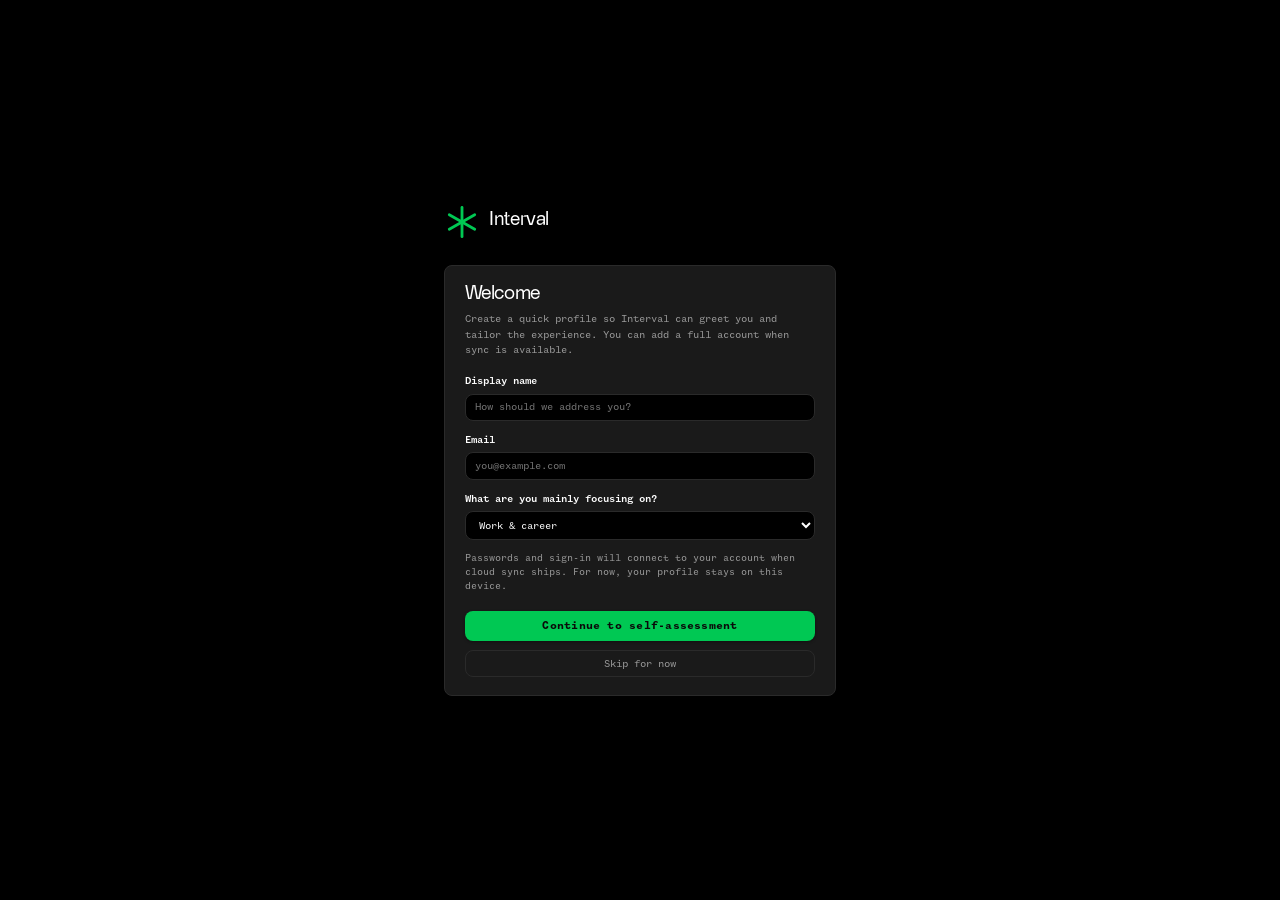
==== commit 6e359f3f: "Changes" ====
--- a/calendar.html
+++ b/calendar.html
@@ -22,6 +22,8 @@
           else if (motion === "full") reduce = false;
           else if (window.matchMedia("(prefers-reduced-motion: reduce)").matches) reduce = true;
           if (reduce) document.documentElement.setAttribute("data-reduced-motion", "reduce");
+          var nl = localStorage.getItem("interval_nav_layout");
+          if (nl === "top") document.documentElement.setAttribute("data-nav-layout", "top");
         } catch (e) {}
       })();
     </script>
@@ -31,7 +33,7 @@
   <body>
     <div class="app">
       <aside class="sidebar" aria-label="Main navigation">
-        <a class="sidebar__brand sidebar__brand--link" id="sidebar-brand-link" href="profile.html" aria-label="Profile">
+        <a class="sidebar__brand sidebar__brand--link" id="sidebar-brand-link" href="index.html" aria-label="Home">
           <svg class="sidebar__logo" viewBox="0 0 32 32" aria-hidden="true" fill="none">
             <line x1="16" y1="3" x2="16" y2="29" stroke="currentColor" stroke-width="2.5" stroke-linecap="round"/>
             <line x1="27.3" y1="9.5" x2="4.7" y2="22.5" stroke="currentColor" stroke-width="2.5" stroke-linecap="round"/>
@@ -172,6 +174,7 @@
     <script src="js/theme.js" defer></script>
     <script src="js/app-settings.js" defer></script>
     <script src="js/sidebar-brand.js" defer></script>
+    <script src="js/nav-layout.js" defer></script>
     <script src="js/session-calendar.js" defer></script>
     <script src="js/stability-chart-static.js" defer></script>
     <script src="js/calendar.js" defer></script>
--- a/css/live-session.css
+++ b/css/live-session.css
@@ -22,10 +22,13 @@
   --radius-card: 8px;
   --font-sans: "Rinter", system-ui, sans-serif;
   --font-mono: "Founders Grotesk Mono", ui-monospace, monospace;
-  /* Tracker: one body size for labels + values, one for captions */
   --text-scale-multiplier: 1;
   --font-ui: calc(0.8125rem * var(--text-scale-multiplier));
   --font-caption: calc(0.75rem * var(--text-scale-multiplier));
+  --shadow-card: 0 1px 4px rgba(0,0,0,0.45), 0 2px 14px rgba(0,0,0,0.3);
+  --shadow-card-hover: 0 4px 18px rgba(0,0,0,0.55), 0 10px 36px rgba(0,0,0,0.35);
+  --shadow-sm: 0 1px 3px rgba(0,0,0,0.4);
+  --shadow-sm-hover: 0 3px 10px rgba(0,0,0,0.5);
 }
 
 html[data-text-scale="sm"] {
@@ -51,6 +54,10 @@
   --chart-grid-stroke: #d4d4d4;
   --chart-grid-mid: #b8b8b8;
   --dist-track-bg: #eaeaea;
+  --shadow-card: 0 1px 3px rgba(0,0,0,0.07), 0 2px 12px rgba(0,0,0,0.08);
+  --shadow-card-hover: 0 4px 16px rgba(0,0,0,0.1), 0 10px 32px rgba(0,0,0,0.08);
+  --shadow-sm: 0 1px 3px rgba(0,0,0,0.12);
+  --shadow-sm-hover: 0 3px 10px rgba(0,0,0,0.14);
 }
 
 /* Amber — warm dark mode that eliminates blue-spectrum light */
@@ -76,6 +83,10 @@
   --text-scale-multiplier: 1;
   --font-ui: calc(0.8125rem * var(--text-scale-multiplier));
   --font-caption: calc(0.75rem * var(--text-scale-multiplier));
+  --shadow-card: 0 1px 4px rgba(0,0,0,0.5), 0 2px 14px rgba(0,0,0,0.35);
+  --shadow-card-hover: 0 4px 18px rgba(0,0,0,0.6), 0 10px 36px rgba(0,0,0,0.4);
+  --shadow-sm: 0 1px 3px rgba(0,0,0,0.45);
+  --shadow-sm-hover: 0 3px 10px rgba(0,0,0,0.55);
 }
 
 *,
@@ -239,7 +250,7 @@
   margin: 0 0 0.15rem;
   border-radius: var(--radius-card);
   background: var(--surface-elevated);
-  border: 1px solid var(--border-subtle);
+  box-shadow: var(--shadow-card);
   max-height: min(70vh, 22rem);
   overflow-y: auto;
 }
@@ -417,15 +428,19 @@
   font-size: var(--font-ui);
   font-weight: 600;
   letter-spacing: 0.02em;
-  transition: filter 0.15s ease, transform 0.1s ease;
+  box-shadow: var(--shadow-sm);
+  transition: filter 0.15s ease, transform 0.1s ease, box-shadow 0.15s ease;
 }
 
 .btn-primary:hover {
   filter: brightness(1.08);
+  box-shadow: var(--shadow-sm-hover);
+  transform: translateY(-1px);
 }
 
 .btn-primary:active {
-  transform: scale(0.99);
+  transform: scale(0.99) translateY(0);
+  box-shadow: var(--shadow-sm);
 }
 
 .btn-primary--end {
@@ -441,16 +456,19 @@
   font-size: var(--font-ui);
   font-weight: 500;
   letter-spacing: 0.02em;
-  transition: border-color 0.15s ease, color 0.15s ease, background 0.15s ease;
+  transition: border-color 0.15s ease, color 0.15s ease, background 0.15s ease, box-shadow 0.15s ease, transform 0.1s ease;
 }
 
 .btn-secondary:hover {
   border-color: var(--text-muted);
   color: var(--text);
+  box-shadow: var(--shadow-sm);
+  transform: translateY(-1px);
 }
 
 .btn-secondary:active {
-  transform: scale(0.99);
+  transform: scale(0.99) translateY(0);
+  box-shadow: none;
 }
 
 .btn-secondary:disabled {
@@ -539,7 +557,7 @@
 .card {
   background: var(--surface);
   border-radius: var(--radius-card);
-  border: 1px solid var(--border-subtle);
+  box-shadow: var(--shadow-card);
   padding: 1rem 1.1rem;
   display: flex;
   flex-direction: column;
@@ -866,15 +884,19 @@
   font-weight: 600;
   letter-spacing: 0.04em;
   text-transform: none;
-  transition: filter 0.15s ease, transform 0.1s ease;
+  box-shadow: var(--shadow-sm);
+  transition: filter 0.15s ease, transform 0.15s ease, box-shadow 0.15s ease;
 }
 
 .btn-friction:hover {
   filter: brightness(1.12);
+  box-shadow: var(--shadow-sm-hover);
+  transform: translateY(-1px);
 }
 
 .btn-friction:active {
-  transform: scale(0.995);
+  transform: scale(0.995) translateY(0);
+  box-shadow: var(--shadow-sm);
 }
 
 .btn-friction:disabled {
@@ -892,11 +914,11 @@
 .friction-dialog {
   max-width: min(400px, calc(100vw - 2rem));
   padding: 0;
-  border: 1px solid var(--border-subtle);
+  border: none;
   border-radius: var(--radius-card);
   background: var(--surface);
   color: var(--text);
-  box-shadow: 0 16px 48px rgba(0, 0, 0, 0.35);
+  box-shadow: var(--shadow-card-hover);
 }
 
 .friction-dialog::backdrop {
@@ -1053,11 +1075,11 @@
 .session-summary-dialog {
   max-width: min(460px, calc(100vw - 2rem));
   padding: 0;
-  border: 1px solid var(--border-subtle);
+  border: none;
   border-radius: var(--radius-card);
   background: var(--surface);
   color: var(--text);
-  box-shadow: 0 20px 60px rgba(0, 0, 0, 0.45);
+  box-shadow: var(--shadow-card-hover);
 }
 
 .session-summary-dialog::backdrop {
@@ -1206,3 +1228,180 @@
     grid-column: 1 / -1;
   }
 }
+
+/* ——— Top nav layout ——— */
+
+html[data-nav-layout="top"] .app {
+  flex-direction: column;
+}
+
+html[data-nav-layout="top"] .sidebar {
+  width: 100%;
+  flex-direction: row;
+  align-items: center;
+  border-right: none;
+  border-bottom: 1px solid var(--border-subtle);
+  padding: 0 1.25rem;
+  height: 52px;
+  flex-shrink: 0;
+  position: sticky;
+  top: 0;
+  z-index: 100;
+  overflow: hidden;
+}
+
+html[data-nav-layout="top"] .sidebar__brand {
+  border-bottom: none;
+  padding: 0 1rem 0 0;
+  margin: 0 0.5rem 0 0;
+  border-right: 1px solid var(--border-subtle);
+}
+
+html[data-nav-layout="top"] .sidebar__nav {
+  flex-direction: row;
+  flex: 1;
+  gap: 0.15rem;
+  overflow-x: auto;
+  scrollbar-width: none;
+}
+
+html[data-nav-layout="top"] .sidebar__nav::-webkit-scrollbar {
+  display: none;
+}
+
+html[data-nav-layout="top"] .sidebar__link {
+  padding: 0.4rem 0.75rem;
+  white-space: nowrap;
+}
+
+html[data-nav-layout="top"] .sidebar__footer {
+  flex-direction: row;
+  gap: 0.15rem;
+  border-top: none;
+  border-left: 1px solid var(--border-subtle);
+  padding: 0 0 0 1rem;
+  margin-left: 0.5rem;
+}
+
+/* ——— Mobile nav toggle ——— */
+
+.mobile-nav-toggle {
+  display: none;
+  align-items: center;
+  justify-content: center;
+  width: 34px;
+  height: 34px;
+  border: 1px solid var(--border-subtle);
+  border-radius: var(--radius-card);
+  background: transparent;
+  color: var(--text);
+  cursor: pointer;
+  flex-shrink: 0;
+  transition: background 0.15s ease;
+}
+
+.mobile-nav-toggle:hover {
+  background: var(--surface-elevated);
+}
+
+.mobile-nav-toggle:focus-visible {
+  outline: 2px solid var(--deep);
+  outline-offset: 2px;
+}
+
+/* ——— Sidebar overlay (left nav drawer) ——— */
+
+.sidebar-overlay {
+  display: none;
+  position: fixed;
+  inset: 0;
+  background: rgba(0, 0, 0, 0.55);
+  z-index: 150;
+  backdrop-filter: blur(1px);
+  -webkit-backdrop-filter: blur(1px);
+}
+
+/* ——— Mobile (≤ 640px) ——— */
+
+@media (max-width: 640px) {
+  .mobile-nav-toggle {
+    display: flex;
+  }
+
+  /* Left nav: slide-in drawer */
+  html:not([data-nav-layout="top"]) .sidebar {
+    position: fixed;
+    top: 0;
+    left: 0;
+    height: 100%;
+    z-index: 200;
+    transform: translateX(-100%);
+    transition: transform 0.25s ease;
+  }
+
+  html:not([data-nav-layout="top"]) .sidebar.sidebar--open {
+    transform: translateX(0);
+  }
+
+  html:not([data-nav-layout="top"]) .sidebar-overlay {
+    display: block;
+    opacity: 0;
+    pointer-events: none;
+    transition: opacity 0.25s ease;
+  }
+
+  html:not([data-nav-layout="top"]) .sidebar-overlay.sidebar-overlay--open {
+    opacity: 1;
+    pointer-events: auto;
+  }
+
+  .main {
+    padding: 1rem;
+  }
+
+  /* Top nav on mobile: brand row + hamburger, links collapse below */
+  html[data-nav-layout="top"] .sidebar {
+    height: auto;
+    flex-wrap: wrap;
+    overflow: visible;
+    padding: 0.65rem 1rem;
+  }
+
+  html[data-nav-layout="top"] .sidebar__brand {
+    flex: 1;
+    border-right: none;
+    padding-right: 0;
+    margin-right: 0;
+  }
+
+  html[data-nav-layout="top"] .sidebar__nav {
+    display: none;
+    flex: 0 0 100%;
+    order: 10;
+    flex-direction: row;
+    flex-wrap: wrap;
+    gap: 0.25rem;
+    padding: 0.5rem 0 0;
+    border-top: 1px solid var(--border-subtle);
+    overflow-x: visible;
+    scrollbar-width: auto;
+  }
+
+  html[data-nav-layout="top"] .sidebar__footer {
+    display: none;
+    flex: 0 0 100%;
+    order: 11;
+    flex-direction: row;
+    flex-wrap: wrap;
+    gap: 0.25rem;
+    border-left: none;
+    border-top: 1px solid var(--border-subtle);
+    padding: 0.5rem 0 0;
+    margin-left: 0;
+  }
+
+  html[data-nav-layout="top"] .sidebar.sidebar--open .sidebar__nav,
+  html[data-nav-layout="top"] .sidebar.sidebar--open .sidebar__footer {
+    display: flex;
+  }
+}
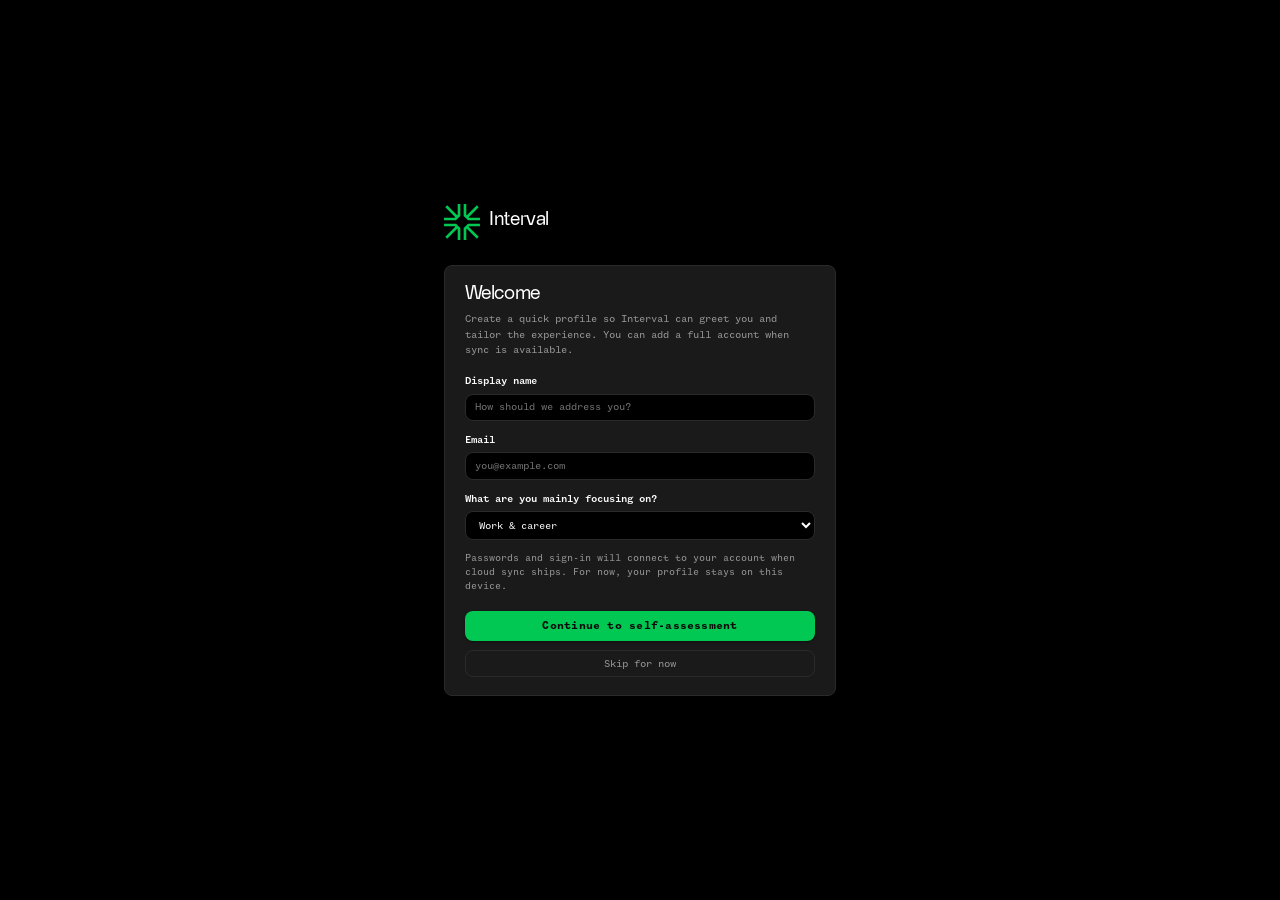
==== commit 0238a030: "Changes" ====
--- a/calendar.html
+++ b/calendar.html
@@ -1,4 +1,4 @@
-<!DOCTYPE html>
+﻿<!DOCTYPE html>
 <html lang="en" data-theme="dark">
   <head>
     <meta charset="utf-8" />
@@ -33,60 +33,37 @@
   <body>
     <div class="app">
       <aside class="sidebar" aria-label="Main navigation">
-        <a class="sidebar__brand sidebar__brand--link" id="sidebar-brand-link" href="index.html" aria-label="Home">
-          <svg class="sidebar__logo" viewBox="0 0 32 32" aria-hidden="true" fill="none">
-            <line x1="16" y1="3" x2="16" y2="29" stroke="currentColor" stroke-width="2.5" stroke-linecap="round"/>
-            <line x1="27.3" y1="9.5" x2="4.7" y2="22.5" stroke="currentColor" stroke-width="2.5" stroke-linecap="round"/>
-            <line x1="4.7" y1="9.5" x2="27.3" y2="22.5" stroke="currentColor" stroke-width="2.5" stroke-linecap="round"/>
+        <div class="sidebar__brand">
+          <svg class="sidebar__logo" viewBox="0 0 268.71 269.64" aria-hidden="true" fill="currentColor">
+            <polygon points="268.71 102.06 268.71 121.9 179.49 121.9 170.39 112.81 156.37 98.78 146.81 89.22 146.81 0 166.65 0 166.65 81.01 170.39 84.75 245.59 9.55 259.62 23.58 184.42 98.78 187.71 102.06 268.71 102.06"/>
+            <polygon points="121.9 180.41 121.9 269.64 102.06 269.64 102.06 188.63 98.31 184.89 23.12 260.08 9.09 246.05 84.29 170.86 81 167.57 0 167.57 0 147.73 89.22 147.73 121.9 180.41"/>
+            <polygon points="121.9 0 121.9 89.22 112.34 98.78 98.32 112.81 89.22 121.9 0 121.9 0 102.06 81 102.06 84.29 98.77 9.13 23.62 23.16 9.6 98.31 84.75 102.06 81.01 102.06 0 121.9 0"/>
+            <polygon points="187.71 167.57 184.42 170.86 259.66 246.1 245.63 260.12 170.4 184.89 166.65 188.63 166.65 269.64 146.81 269.64 146.81 180.41 179.49 147.73 268.71 147.73 268.71 167.57 187.71 167.57"/>
           </svg>
           <span class="sidebar__title">Interval</span>
-        </a>
+        </div>
         <nav class="sidebar__nav">
           <a class="sidebar__link" href="index.html">
-            <svg class="sidebar__icon" viewBox="0 0 24 24" fill="none" stroke="currentColor" stroke-width="2">
-              <rect x="3" y="3" width="7" height="7" rx="1" />
-              <rect x="14" y="3" width="7" height="7" rx="1" />
-              <rect x="3" y="14" width="7" height="7" rx="1" />
-              <rect x="14" y="14" width="7" height="7" rx="1" />
-            </svg>
+            <svg class="sidebar__icon" viewBox="0 0 24 24" fill="currentColor"><polygon points="2,2 11,2 11,8 8,11 2,11"/><polygon points="13,2 22,2 22,11 16,11 13,8"/><polygon points="2,13 8,13 11,16 11,22 2,22"/><polygon points="16,13 22,13 22,22 13,22 13,16"/></svg>
             Dashboard
           </a>
           <a class="sidebar__link" href="tracker.html">
-            <svg class="sidebar__icon" viewBox="0 0 24 24" fill="none" stroke="currentColor" stroke-width="2">
-              <circle cx="12" cy="12" r="3" />
-              <path d="M12 2v2M12 20v2M2 12h2M20 12h2" />
-            </svg>
+            <svg class="sidebar__icon" viewBox="0 0 24 24" fill="currentColor"><polygon points="2,2 9,2 9,4.5 4.5,4.5 4.5,9 2,9"/><polygon points="15,2 22,2 22,9 19.5,9 19.5,4.5 15,4.5"/><polygon points="2,15 4.5,15 4.5,19.5 9,19.5 9,22 2,22"/><polygon points="19.5,15 22,15 22,22 15,22 15,19.5 19.5,19.5"/><rect x="10" y="10" width="4" height="4"/></svg>
             Tracker
           </a>
           <a class="sidebar__link sidebar__link--active" href="calendar.html" aria-current="page">
-            <svg class="sidebar__icon" viewBox="0 0 24 24" fill="none" stroke="currentColor" stroke-width="2">
-              <rect x="3" y="5" width="18" height="16" rx="2" />
-              <path d="M8 3v4M16 3v4" />
-            </svg>
+            <svg class="sidebar__icon" viewBox="0 0 24 24" fill="currentColor"><polygon points="4,7 6,5 18,5 20,7 20,21 4,21"/><rect x="8" y="2" width="2.5" height="6"/><rect x="13.5" y="2" width="2.5" height="6"/><rect x="6" y="11" width="3" height="2"/><rect x="10.5" y="11" width="3" height="2"/><rect x="15" y="11" width="3" height="2"/><rect x="6" y="15" width="3" height="2"/><rect x="10.5" y="15" width="3" height="2"/></svg>
             Calendar
           </a>
           <a class="sidebar__link" href="guide.html">
-            <svg class="sidebar__icon" viewBox="0 0 24 24" fill="none" stroke="currentColor" stroke-width="2">
-              <rect x="4" y="4" width="16" height="16" rx="2" />
-              <path d="M8 10h8M8 14h5" />
-            </svg>
+            <svg class="sidebar__icon" viewBox="0 0 24 24" fill="currentColor"><path fill-rule="evenodd" d="M4 2L17 2L22 7L22 22L4 22ZM7 10L17 10L17 12L7 12ZM7 14L15 14L15 16L7 16Z"/></svg>
             Guide
           </a>
         </nav>
         <div class="sidebar__footer">
           <a class="sidebar__link" href="settings.html">
-            <svg class="sidebar__icon" viewBox="0 0 24 24" fill="none" stroke="currentColor" stroke-width="2">
-              <circle cx="12" cy="12" r="3" />
-              <path d="M12 2v2M12 20v2M4.2 4.2l1.4 1.4M18.4 18.4l1.4 1.4M2 12h2M20 12h2M4.2 19.8l1.4-1.4M18.4 5.6l1.4-1.4" />
-            </svg>
+            <svg class="sidebar__icon" viewBox="0 0 24 24" fill="currentColor"><path fill-rule="evenodd" d="M9 2L15 2L20 7L20 17L15 22L9 22L4 17L4 7ZM9 9L15 9L15 15L9 15Z"/></svg>
             Settings
-          </a>
-          <a class="sidebar__link" href="guide.html">
-            <svg class="sidebar__icon" viewBox="0 0 24 24" fill="none" stroke="currentColor" stroke-width="2">
-              <circle cx="12" cy="12" r="10" />
-              <path d="M12 16v-4M12 8h.01" />
-            </svg>
-            Help Center
           </a>
         </div>
       </aside>
@@ -152,8 +129,8 @@
         <div class="cal-curve-dialog__head">
           <h3 class="cal-curve-dialog__title" id="cal-curve-expand-title">Stability curve</h3>
           <button type="button" class="cal-curve-dialog__close" id="cal-curve-expand-close" aria-label="Close expanded chart">
-            <svg width="20" height="20" viewBox="0 0 24 24" fill="none" stroke="currentColor" stroke-width="2" aria-hidden="true">
-              <path d="M18 6L6 18M6 6l12 12" />
+            <svg width="20" height="20" viewBox="0 0 24 24" fill="currentColor" aria-hidden="true">
+              <path d="M5 3L12 10L19 3L21 5L14 12L21 19L19 21L12 14L5 21L3 19L10 12L3 5Z"/>
             </svg>
           </button>
         </div>
--- a/css/live-session.css
+++ b/css/live-session.css
@@ -142,27 +142,7 @@
   padding: 0 0.5rem 1.5rem;
   border-bottom: 1px solid var(--border-subtle);
   margin-bottom: 1rem;
-}
-
-a.sidebar__brand--link {
-  text-decoration: none;
-  color: inherit;
-  cursor: pointer;
-  border-radius: var(--radius-card);
-  transition: background 0.15s ease;
-}
-
-a.sidebar__brand--link:hover {
-  background: var(--surface-elevated);
-}
-
-a.sidebar__brand--link:focus {
-  outline: none;
-}
-
-a.sidebar__brand--link:focus-visible {
-  outline: 2px solid var(--deep);
-  outline-offset: 2px;
+  user-select: none;
 }
 
 .sidebar__logo {
@@ -1405,3 +1385,235 @@
     display: flex;
   }
 }
+
+/* ─── Tracking mode: visibility helpers ──────────────────────────────────────── */
+
+/* Active-only elements are hidden by default (reflective is the default) */
+.mode--active-only {
+  display: none;
+}
+
+html[data-tracking-mode="active"] .mode--reflective-only {
+  display: none;
+}
+
+/* Restore active-only elements by element type */
+html[data-tracking-mode="active"] span.mode--active-only {
+  display: inline;
+}
+
+html[data-tracking-mode="active"] section.mode--active-only {
+  display: flex;
+}
+
+/* ─── Active mode: HR panel ───────────────────────────────────────────────────── */
+
+.hr-panel {
+  display: flex;
+  flex-direction: column;
+  gap: 0.75rem;
+  flex: 1;
+}
+
+.hr-panel__live {
+  display: flex;
+  align-items: baseline;
+  gap: 0.3rem;
+  padding: 0.35rem 0 0.15rem;
+}
+
+.hr-panel__bpm-value {
+  font-size: 3rem;
+  font-weight: 500;
+  letter-spacing: -0.04em;
+  line-height: 1;
+  font-variant-numeric: tabular-nums;
+  color: var(--text);
+}
+
+.hr-panel__bpm-unit {
+  font-size: var(--font-caption);
+  color: var(--text-muted);
+  padding-bottom: 0.4rem;
+}
+
+.hr-panel__meta {
+  font-size: var(--font-caption);
+  color: var(--text-muted);
+}
+
+.hr-panel__status-row {
+  display: flex;
+  align-items: center;
+  gap: 0.45rem;
+  font-size: var(--font-caption);
+  color: var(--text-muted);
+}
+
+.hr-status-dot {
+  width: 8px;
+  height: 8px;
+  border-radius: 50%;
+  flex-shrink: 0;
+  background: var(--text-muted);
+  transition: background 0.25s ease;
+}
+
+.hr-status-dot--connected {
+  background: var(--deep);
+  box-shadow: 0 0 6px var(--deep);
+}
+
+.hr-status-dot--connecting {
+  background: var(--focused);
+}
+
+.hr-status-dot--disconnected {
+  background: var(--text-muted);
+}
+
+.hr-panel__hint {
+  margin: 0;
+  font-size: var(--font-caption);
+  line-height: 1.5;
+  color: var(--text-muted);
+  font-style: italic;
+  padding-top: 0.6rem;
+  border-top: 1px solid var(--border-subtle);
+}
+
+/* ─── Active mode: HR status cell (replaces friction button) ─────────────────── */
+
+.hr-active-status {
+  display: flex;
+  flex-direction: column;
+  align-items: center;
+  justify-content: center;
+  gap: 0.55rem;
+  flex: 1;
+  text-align: center;
+}
+
+.hr-active-status__ecg {
+  width: 48px;
+  height: 24px;
+  color: var(--deep);
+  opacity: 0.6;
+}
+
+.hr-active-status__label {
+  font-size: var(--font-caption);
+  color: var(--text-muted);
+  line-height: 1.45;
+  max-width: 18ch;
+}
+
+/* ─── Active mode onboarding dialog (in settings) ───────────────────────────── */
+
+.active-mode-dialog {
+  max-width: min(540px, calc(100vw - 2rem));
+  padding: 0;
+  border: none;
+  border-radius: var(--radius-card);
+  background: var(--surface);
+  color: var(--text);
+  box-shadow: var(--shadow-card-hover);
+}
+
+.active-mode-dialog::backdrop {
+  background: rgba(0, 0, 0, 0.55);
+  backdrop-filter: blur(3px);
+}
+
+.active-mode-dialog__inner {
+  padding: 1.75rem 1.75rem 1.5rem;
+  display: flex;
+  flex-direction: column;
+  gap: 1.25rem;
+}
+
+.active-mode-dialog__title {
+  margin: 0;
+  font-size: 1.05rem;
+  font-weight: 600;
+  line-height: 1.3;
+}
+
+.active-mode-dialog__subtitle {
+  margin: 0;
+  font-size: var(--font-caption);
+  color: var(--text-muted);
+  line-height: 1.5;
+}
+
+.active-mode-dialog__sections {
+  display: flex;
+  flex-direction: column;
+  gap: 1rem;
+}
+
+.active-mode-section {
+  display: flex;
+  gap: 0.75rem;
+  align-items: flex-start;
+}
+
+.active-mode-section__icon {
+  flex-shrink: 0;
+  width: 32px;
+  height: 32px;
+  border-radius: 8px;
+  background: color-mix(in srgb, var(--deep) 12%, transparent);
+  display: flex;
+  align-items: center;
+  justify-content: center;
+  color: var(--deep);
+}
+
+.active-mode-section__icon svg {
+  width: 16px;
+  height: 16px;
+}
+
+.active-mode-section__body {
+  display: flex;
+  flex-direction: column;
+  gap: 0.2rem;
+  flex: 1;
+}
+
+.active-mode-section__heading {
+  font-size: 0.8rem;
+  font-weight: 600;
+  color: var(--text);
+  text-transform: uppercase;
+  letter-spacing: 0.06em;
+}
+
+.active-mode-section__text {
+  margin: 0;
+  font-size: var(--font-caption);
+  color: var(--text-muted);
+  line-height: 1.5;
+}
+
+.active-mode-section__note {
+  margin: 0.2rem 0 0;
+  font-size: calc(var(--font-caption) * 0.9);
+  color: var(--text-muted);
+  opacity: 0.75;
+  font-style: italic;
+}
+
+.active-mode-dialog__divider {
+  height: 1px;
+  background: var(--border-subtle);
+  margin: 0;
+}
+
+.active-mode-dialog__actions {
+  display: flex;
+  gap: 0.65rem;
+  justify-content: flex-end;
+  align-items: center;
+}
